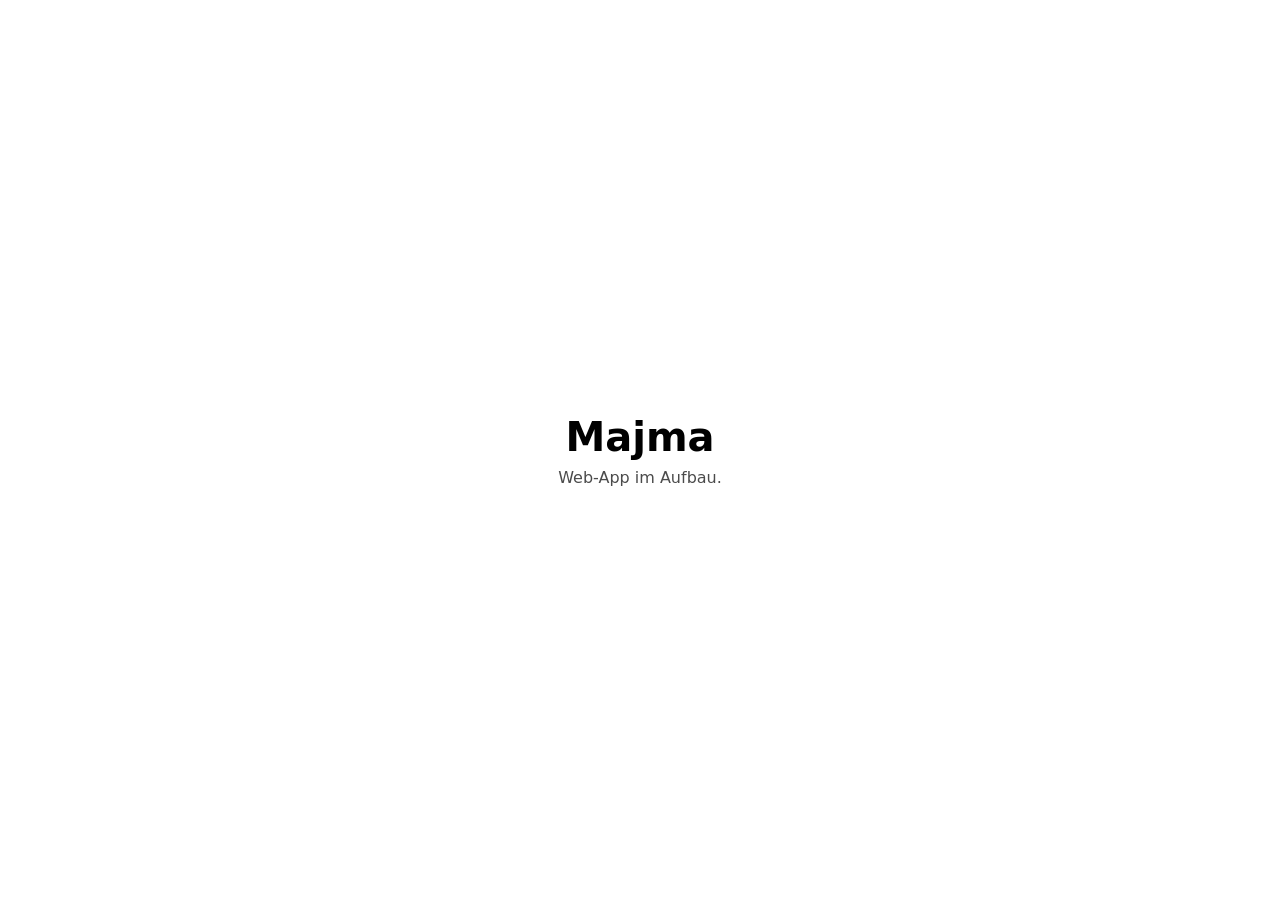
==== majma-webapp/index.html @ fc1f7d03 "Majma Webapp: neuer Ordner mit Startseite und Anleitung für Cloud/lokal Co-Authored-By: Claude Opus " ====
<!doctype html>
<html lang="de">
<head>
  <meta charset="utf-8">
  <meta name="viewport" content="width=device-width, initial-scale=1">
  <title>Majma</title>
  <style>
    :root { color-scheme: light dark; }
    body {
      margin: 0;
      min-height: 100vh;
      display: grid;
      place-items: center;
      font-family: system-ui, sans-serif;
      background: Canvas;
      color: CanvasText;
    }
    main { text-align: center; padding: 16px; }
    h1 { font-size: 2.5rem; margin: 0 0 8px; }
    p { margin: 0; opacity: 0.7; }
  </style>
</head>
<body>
  <main>
    <h1>Majma</h1>
    <p>Web-App im Aufbau.</p>
  </main>
</body>
</html>
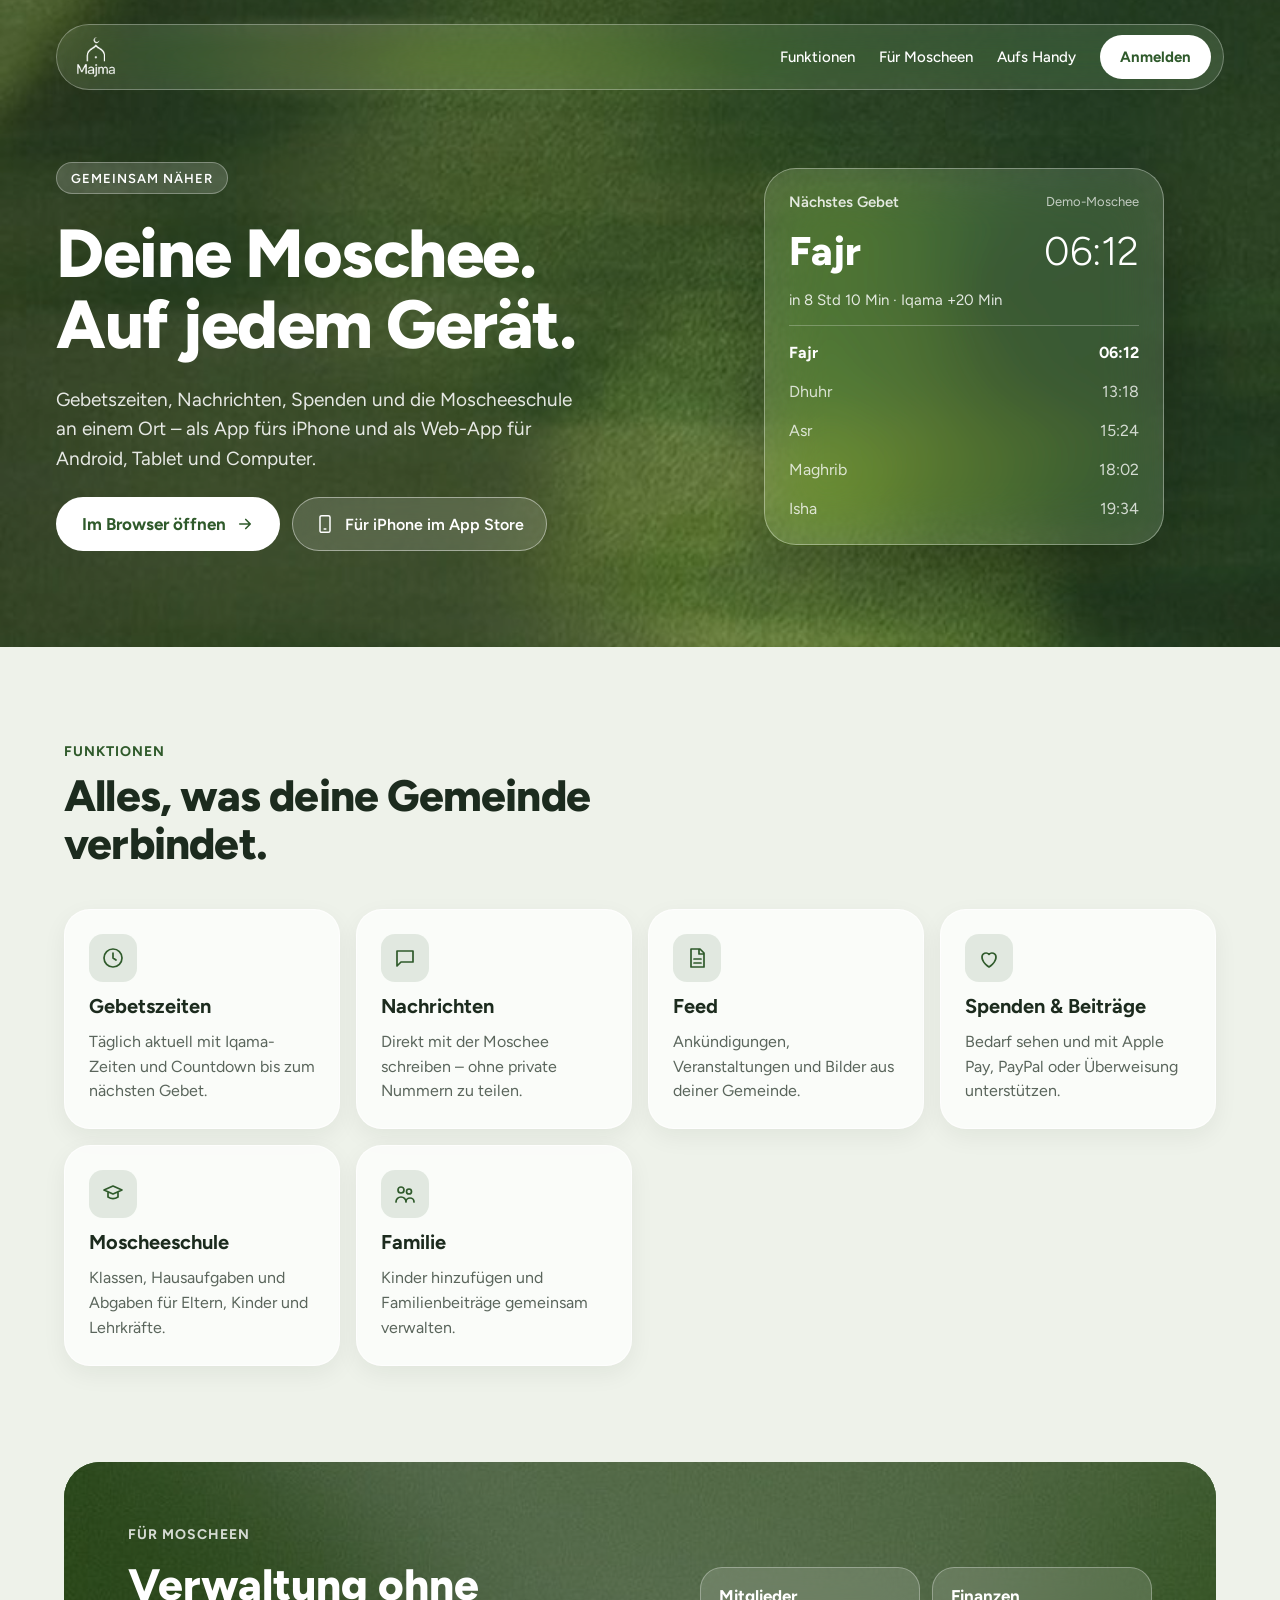
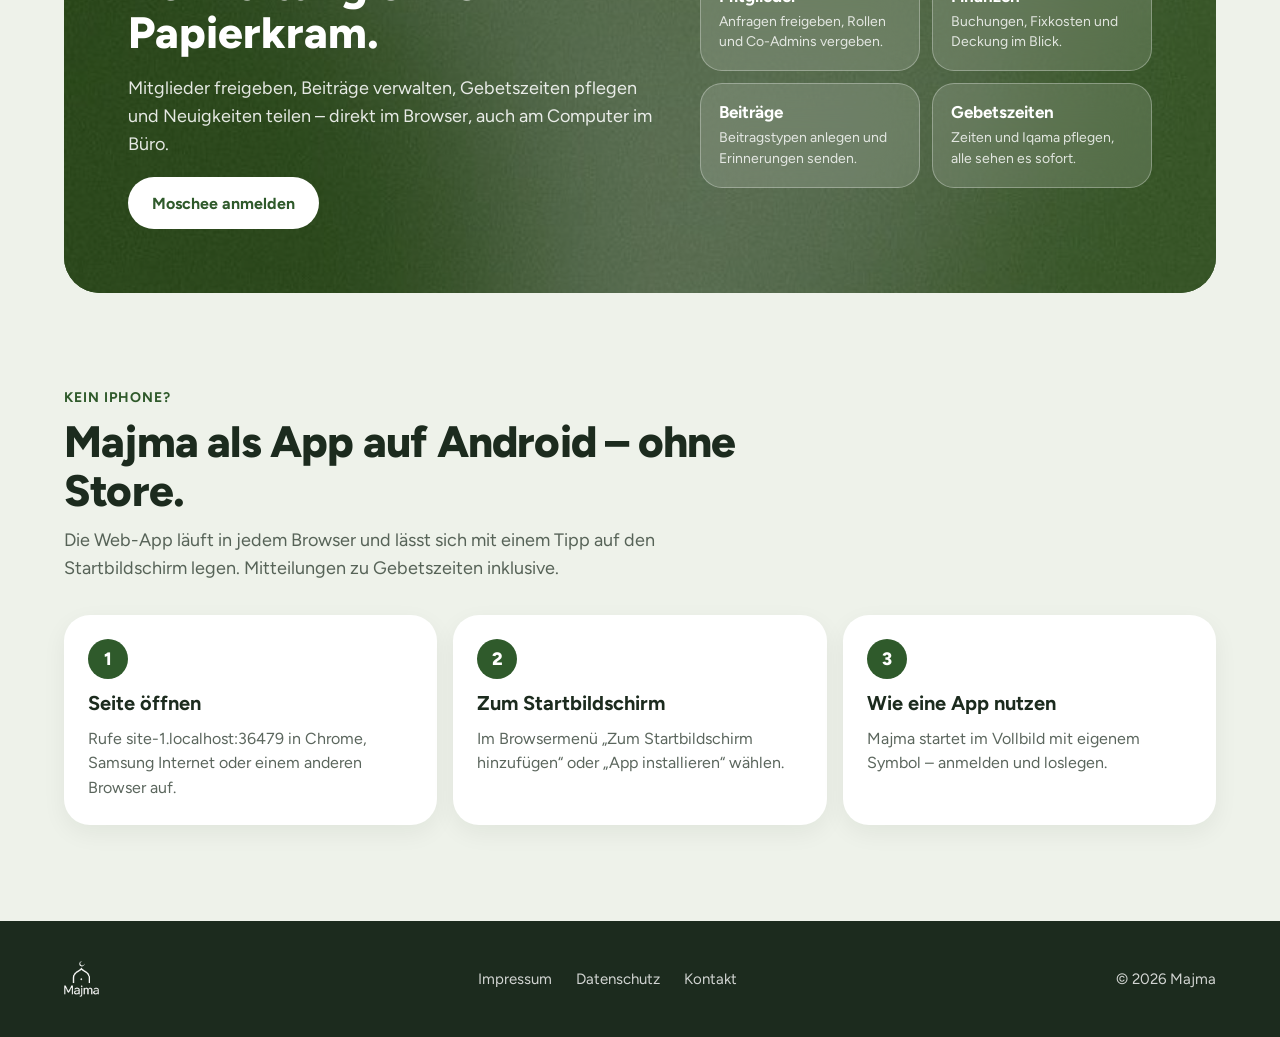
==== commit 7c4dec14: "Majma Webapp: Startseite, Web-App (Login, Start, Gebetszeiten, Bedarf, Installieren) als PWA Umsetzu" ====
--- a/majma-webapp/index.html
+++ b/majma-webapp/index.html
@@ -2,28 +2,116 @@
 <html lang="de">
 <head>
   <meta charset="utf-8">
-  <meta name="viewport" content="width=device-width, initial-scale=1">
-  <title>Majma</title>
-  <style>
-    :root { color-scheme: light dark; }
-    body {
-      margin: 0;
-      min-height: 100vh;
-      display: grid;
-      place-items: center;
-      font-family: system-ui, sans-serif;
-      background: Canvas;
-      color: CanvasText;
-    }
-    main { text-align: center; padding: 16px; }
-    h1 { font-size: 2.5rem; margin: 0 0 8px; }
-    p { margin: 0; opacity: 0.7; }
-  </style>
+  <meta name="viewport" content="width=device-width, initial-scale=1, viewport-fit=cover">
+  <title>Majma – Deine Moschee auf jedem Gerät</title>
+  <meta name="description" content="Gebetszeiten, Nachrichten, Spenden und die Moscheeschule an einem Ort – als App fürs iPhone und als Web-App für Android, Tablet und Computer.">
+  <meta name="theme-color" content="#23401F">
+  <link rel="manifest" href="manifest.webmanifest">
+  <link rel="icon" href="assets/icon-192.png">
+  <link rel="apple-touch-icon" href="assets/apple-touch-icon.png">
+  <link rel="preconnect" href="https://fonts.googleapis.com">
+  <link rel="preconnect" href="https://fonts.gstatic.com" crossorigin>
+  <link rel="stylesheet" href="https://fonts.googleapis.com/css2?family=Figtree:wght@300;400;500;600;700;800&display=swap">
+  <link rel="stylesheet" href="css/site.css">
 </head>
 <body>
+  <header class="hero">
+    <img class="cover" src="assets/bg-dark.jpg" alt="" aria-hidden="true">
+    <div class="shade"></div>
+    <div class="hero-wrap">
+      <nav class="topnav glass" aria-label="Hauptmenü">
+        <img src="assets/logo.png" alt="Majma" class="topnav-logo">
+        <div class="topnav-links">
+          <a class="nl" href="#funktionen">Funktionen</a>
+          <a class="nl" href="#moscheen">Für Moscheen</a>
+          <a class="nl" href="#installieren">Aufs Handy</a>
+          <a class="btn-white btn-nav" href="app/#/login">Anmelden</a>
+          <button class="mb" type="button" aria-label="Menü öffnen" aria-expanded="false" aria-controls="mobile-menu" id="menu-button"></button>
+        </div>
+        <div class="mobile-menu" id="mobile-menu" hidden>
+          <a href="#funktionen">Funktionen</a>
+          <a href="#moscheen">Für Moscheen</a>
+          <a href="#installieren">Aufs Handy</a>
+        </div>
+      </nav>
+
+      <div class="hero-main">
+        <div class="hero-text">
+          <span class="pill glass-soft">GEMEINSAM NÄHER</span>
+          <h1>Deine Moschee.<br>Auf jedem Gerät.</h1>
+          <p class="lead">Gebetszeiten, Nachrichten, Spenden und die Moscheeschule an einem Ort – als App fürs iPhone und als Web-App für Android, Tablet und Computer.</p>
+          <div class="hero-buttons">
+            <a class="btn-white btn-lg" href="app/">Im Browser öffnen <span class="ico" data-icon="arrow"></span></a>
+            <a class="btn-glass btn-lg" href="#" id="appstore-link"><span class="ico" data-icon="phone"></span>Für iPhone im App Store</a>
+          </div>
+        </div>
+
+        <div class="hero-card-wrap">
+          <div class="prayer-card glass">
+            <div class="row">
+              <span class="pc-label">Nächstes Gebet</span>
+              <span class="pc-mosque" data-mosque-name></span>
+            </div>
+            <div class="row baseline">
+              <span class="pc-name" id="pc-name">–</span>
+              <span class="pc-time" id="pc-time">–</span>
+            </div>
+            <span class="pc-sub" id="pc-sub"></span>
+            <div class="hairline"></div>
+            <div id="pc-list"></div>
+          </div>
+        </div>
+      </div>
+    </div>
+  </header>
+
   <main>
-    <h1>Majma</h1>
-    <p>Web-App im Aufbau.</p>
+    <section id="funktionen" class="section">
+      <div class="section-head">
+        <span class="kicker">FUNKTIONEN</span>
+        <h2>Alles, was deine Gemeinde verbindet.</h2>
+      </div>
+      <div class="cards" id="features"></div>
+    </section>
+
+    <section id="moscheen" class="section section-tight">
+      <div class="mosque-panel">
+        <img class="cover" src="assets/bg-light.jpg" alt="" aria-hidden="true">
+        <div class="shade shade-strong"></div>
+        <div class="mosque-inner">
+          <div class="mosque-text">
+            <span class="kicker kicker-light">FÜR MOSCHEEN</span>
+            <h2>Verwaltung ohne Papierkram.</h2>
+            <p>Mitglieder freigeben, Beiträge verwalten, Gebetszeiten pflegen und Neuigkeiten teilen – direkt im Browser, auch am Computer im Büro.</p>
+            <a class="btn-white btn-md" href="app/#/login">Moschee anmelden</a>
+          </div>
+          <div class="admin-grid" id="admin"></div>
+        </div>
+      </div>
+    </section>
+
+    <section id="installieren" class="section section-last">
+      <div class="section-head wide">
+        <span class="kicker">KEIN IPHONE?</span>
+        <h2>Majma als App auf Android – ohne Store.</h2>
+        <p>Die Web-App läuft in jedem Browser und lässt sich mit einem Tipp auf den Startbildschirm legen. Mitteilungen zu Gebetszeiten inklusive.</p>
+      </div>
+      <div class="cards" id="steps"></div>
+    </section>
   </main>
+
+  <footer class="footer">
+    <div class="footer-inner">
+      <img src="assets/logo.png" alt="Majma" class="footer-logo">
+      <div class="footer-links">
+        <a href="#">Impressum</a>
+        <a href="#">Datenschutz</a>
+        <a href="#">Kontakt</a>
+      </div>
+      <span>© 2026 Majma</span>
+    </div>
+  </footer>
+
+  <script type="module" src="js/site.js"></script>
 </body>
 </html>
--- a/majma-webapp/css/site.css
+++ b/majma-webapp/css/site.css
@@ -0,0 +1,166 @@
+/* Startseite „Website A – Glas & Grün“. Werte 1:1 aus dem Design. */
+
+:root {
+  --ink: #1C2B1E;
+  --green: #2F5A2B;
+  --green-dark: #23401F;
+  --bg: #EEF2EA;
+  --muted: rgba(28, 43, 30, 0.72);
+  --font: 'Figtree', -apple-system, system-ui, sans-serif;
+}
+
+* { box-sizing: border-box; }
+html { scroll-behavior: smooth; }
+body { margin: 0; background: var(--bg); color: var(--ink); font-family: var(--font); -webkit-font-smoothing: antialiased; }
+a { color: var(--green); }
+a:hover { color: var(--ink); }
+img { max-width: 100%; }
+
+.cover { position: absolute; inset: 0; width: 100%; height: 100%; object-fit: cover; }
+.shade { position: absolute; inset: 0; background: rgba(12, 28, 12, 0.35); }
+.shade-strong { background: rgba(12, 28, 12, 0.45); }
+
+.glass {
+  border: 0.5px solid rgba(255, 255, 255, 0.3);
+  background: rgba(255, 255, 255, 0.12);
+  backdrop-filter: blur(24px) saturate(160%);
+  -webkit-backdrop-filter: blur(24px) saturate(160%);
+}
+.glass-soft { background: rgba(255, 255, 255, 0.16); border: 0.5px solid rgba(255, 255, 255, 0.3); }
+
+.ico { display: inline-flex; }
+
+/* Buttons */
+.btn-white, .btn-glass {
+  display: inline-flex; align-items: center; text-decoration: none; font-weight: 700; white-space: nowrap;
+}
+.btn-white { background: #FFFFFF; color: var(--green); }
+.btn-white:hover { color: var(--green); background: #F1F5EE; }
+.btn-glass {
+  border: 0.5px solid rgba(255, 255, 255, 0.45); background: rgba(255, 255, 255, 0.14);
+  backdrop-filter: blur(20px); -webkit-backdrop-filter: blur(20px); color: #FFFFFF; font-weight: 600;
+}
+.btn-glass:hover { color: #FFFFFF; background: rgba(255, 255, 255, 0.22); }
+.btn-nav { height: 44px; padding: 0 20px; border-radius: 22px; }
+.btn-lg { height: 54px; padding: 0 26px; border-radius: 27px; font-size: 17px; gap: 10px; }
+.btn-glass.btn-lg { padding: 0 22px; font-size: 16px; }
+.btn-md { align-self: flex-start; height: 52px; padding: 0 24px; border-radius: 26px; font-size: 16px; }
+
+/* Hero */
+.hero { position: relative; overflow: hidden; color: #FFFFFF; background: var(--green-dark); }
+.hero-wrap {
+  position: relative; max-width: 1200px; margin: 0 auto; padding: 24px 16px 96px;
+  display: flex; flex-direction: column; gap: 72px;
+}
+.topnav {
+  position: relative; display: flex; flex-wrap: wrap; align-items: center; justify-content: space-between;
+  gap: 16px; padding: 10px 12px 10px 20px; border-radius: 999px; z-index: 5;
+}
+.topnav-logo { height: 40px; width: auto; display: block; }
+.topnav-links { display: flex; align-items: center; gap: 24px; font-size: 15px; font-weight: 500; }
+.nl { display: inline-flex; color: #FFFFFF; text-decoration: none; }
+.nl:hover { color: #FFFFFF; opacity: 0.8; }
+.mb {
+  display: none; width: 44px; height: 44px; margin-left: -12px; border: none; border-radius: 22px;
+  background: rgba(255, 255, 255, 0.16); align-items: center; justify-content: center; cursor: pointer; color: #FFFFFF; padding: 0;
+}
+.mobile-menu {
+  position: absolute; top: calc(100% + 8px); right: 0; min-width: 220px; padding: 8px;
+  border-radius: 24px; background: rgba(35, 64, 31, 0.92);
+  backdrop-filter: blur(24px); -webkit-backdrop-filter: blur(24px);
+  border: 0.5px solid rgba(255, 255, 255, 0.3); box-shadow: 0 20px 40px rgba(0, 0, 0, 0.25);
+  display: flex; flex-direction: column;
+}
+.mobile-menu[hidden] { display: none; }
+.mobile-menu a { color: #FFFFFF; text-decoration: none; font-size: 17px; font-weight: 600; padding: 14px 16px; border-radius: 16px; }
+.mobile-menu a:hover { background: rgba(255, 255, 255, 0.12); color: #FFFFFF; }
+
+.hero-main { display: flex; flex-wrap: wrap; align-items: center; gap: 48px; }
+.hero-text { flex: 1 1 460px; min-width: 0; display: flex; flex-direction: column; gap: 24px; }
+.pill {
+  align-self: flex-start; height: 32px; padding: 0 14px; border-radius: 16px;
+  font-size: 13px; font-weight: 600; letter-spacing: 1px; display: flex; align-items: center;
+}
+.hero h1 { margin: 0; font-size: clamp(40px, 6vw, 68px); line-height: 1.05; font-weight: 800; letter-spacing: -1.5px; }
+.lead { margin: 0; max-width: 520px; font-size: 19px; line-height: 1.55; color: rgba(255, 255, 255, 0.88); }
+.hero-buttons { display: flex; flex-wrap: wrap; gap: 12px; }
+
+.hero-card-wrap { flex: 1 1 380px; min-width: 0; display: flex; justify-content: center; }
+.prayer-card {
+  width: 100%; max-width: 400px; border-radius: 32px; border-color: rgba(255, 255, 255, 0.35);
+  background: rgba(255, 255, 255, 0.14);
+  backdrop-filter: blur(30px) saturate(160%); -webkit-backdrop-filter: blur(30px) saturate(160%);
+  box-shadow: 0 30px 60px rgba(0, 0, 0, 0.25); padding: 24px; display: flex; flex-direction: column; gap: 16px;
+}
+.prayer-card .row { display: flex; justify-content: space-between; align-items: center; }
+.prayer-card .row.baseline { align-items: baseline; }
+.pc-label { font-size: 15px; font-weight: 600; color: rgba(255, 255, 255, 0.85); }
+.pc-mosque { font-size: 13px; color: rgba(255, 255, 255, 0.7); }
+.pc-name { font-size: 40px; font-weight: 800; }
+.pc-time { font-size: 40px; font-weight: 300; }
+.pc-sub { font-size: 15px; color: rgba(255, 255, 255, 0.85); }
+.hairline { height: 0.5px; background: rgba(255, 255, 255, 0.25); }
+.pc-row { display: flex; justify-content: space-between; font-size: 16px; padding: 2px 0; color: rgba(255, 255, 255, 0.78); }
+.pc-row + .pc-row { margin-top: 16px; }
+.pc-row.current { font-weight: 700; color: #FFFFFF; }
+
+/* Abschnitte */
+.section { max-width: 1200px; margin: 0 auto; padding: 96px 24px 48px; display: flex; flex-direction: column; gap: 40px; }
+.section-tight { padding: 48px 24px; display: block; }
+.section-last { padding: 48px 24px 96px; gap: 32px; }
+.section-head { display: flex; flex-direction: column; gap: 12px; max-width: 640px; }
+.section-head.wide { max-width: 680px; }
+.section-head p { margin: 0; font-size: 18px; line-height: 1.55; color: var(--muted); }
+.kicker { font-size: 14px; font-weight: 700; letter-spacing: 1px; color: var(--green); }
+.kicker-light { color: rgba(255, 255, 255, 0.8); }
+h2 { margin: 0; font-size: clamp(30px, 4vw, 44px); line-height: 1.1; font-weight: 800; letter-spacing: -0.8px; }
+
+.cards { display: grid; grid-template-columns: repeat(auto-fit, minmax(260px, 1fr)); gap: 16px; }
+.feature {
+  border-radius: 26px; border: 0.5px solid rgba(255, 255, 255, 0.7); background: rgba(255, 255, 255, 0.72);
+  box-shadow: 0 8px 24px rgba(20, 40, 20, 0.06); padding: 24px; display: flex; flex-direction: column; gap: 12px;
+}
+.feature-icon {
+  width: 48px; height: 48px; border-radius: 14px; background: rgba(47, 90, 43, 0.12);
+  display: flex; align-items: center; justify-content: center; color: var(--green);
+}
+.feature h3, .step h3 { margin: 0; font-size: 20px; font-weight: 700; }
+.feature p, .step p { margin: 0; font-size: 16px; line-height: 1.55; color: var(--muted); }
+
+.mosque-panel { position: relative; overflow: hidden; border-radius: 36px; background: var(--green-dark); color: #FFFFFF; }
+.mosque-inner { position: relative; padding: clamp(32px, 5vw, 64px); display: flex; flex-wrap: wrap; gap: 40px; align-items: center; }
+.mosque-text { flex: 1 1 400px; min-width: 0; display: flex; flex-direction: column; gap: 18px; }
+.mosque-text h2 { letter-spacing: 0; }
+.mosque-text p { margin: 0; font-size: 18px; line-height: 1.55; color: rgba(255, 255, 255, 0.88); }
+.admin-grid { flex: 1 1 320px; min-width: 0; display: grid; grid-template-columns: repeat(2, minmax(0, 1fr)); gap: 12px; }
+.admin-tile {
+  border-radius: 22px; border: 0.5px solid rgba(255, 255, 255, 0.3); background: rgba(255, 255, 255, 0.14);
+  backdrop-filter: blur(20px); -webkit-backdrop-filter: blur(20px); padding: 18px; display: flex; flex-direction: column; gap: 6px;
+}
+.admin-tile strong { font-size: 17px; font-weight: 700; }
+.admin-tile span { font-size: 14px; line-height: 1.45; color: rgba(255, 255, 255, 0.82); }
+
+.step { border-radius: 26px; background: #FFFFFF; box-shadow: 0 8px 24px rgba(20, 40, 20, 0.06); padding: 24px; display: flex; flex-direction: column; gap: 12px; }
+.step-n {
+  width: 40px; height: 40px; border-radius: 20px; background: var(--green); color: #FFFFFF;
+  font-size: 18px; font-weight: 800; display: flex; align-items: center; justify-content: center;
+}
+
+.footer { background: var(--ink); color: rgba(255, 255, 255, 0.8); }
+.footer-inner {
+  max-width: 1200px; margin: 0 auto; padding: 40px 24px; display: flex; flex-wrap: wrap;
+  justify-content: space-between; align-items: center; gap: 20px; font-size: 15px;
+}
+.footer-logo { height: 36px; width: auto; display: block; }
+.footer-links { display: flex; flex-wrap: wrap; gap: 24px; }
+.footer-links a { color: rgba(255, 255, 255, 0.8); text-decoration: none; }
+.footer-links a:hover { color: #FFFFFF; }
+
+a:focus-visible, button:focus-visible { outline: 2px solid #FFFFFF; outline-offset: 3px; }
+main a:focus-visible { outline-color: var(--green); }
+
+@media (max-width: 760px) {
+  .nl { display: none; }
+  .mb { display: flex; }
+  .hero-wrap { gap: 40px; padding-bottom: 56px; }
+}
